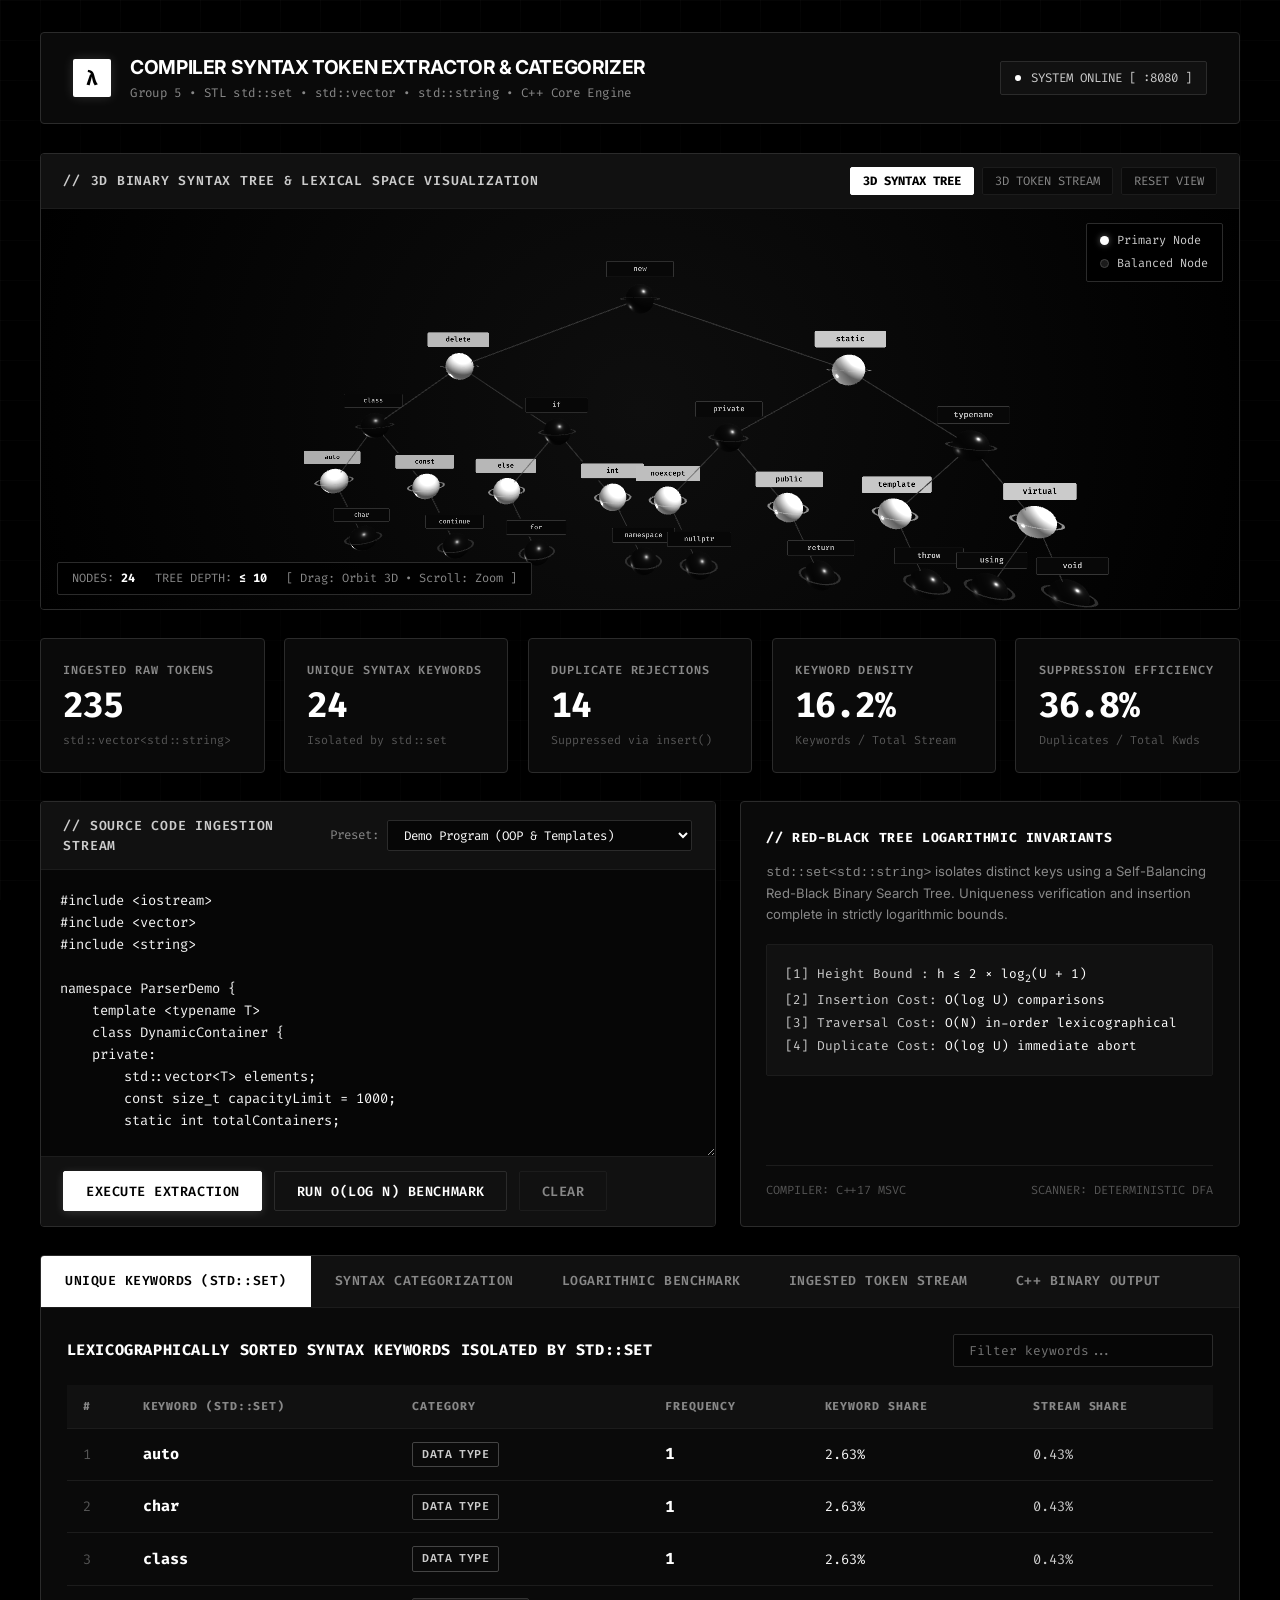
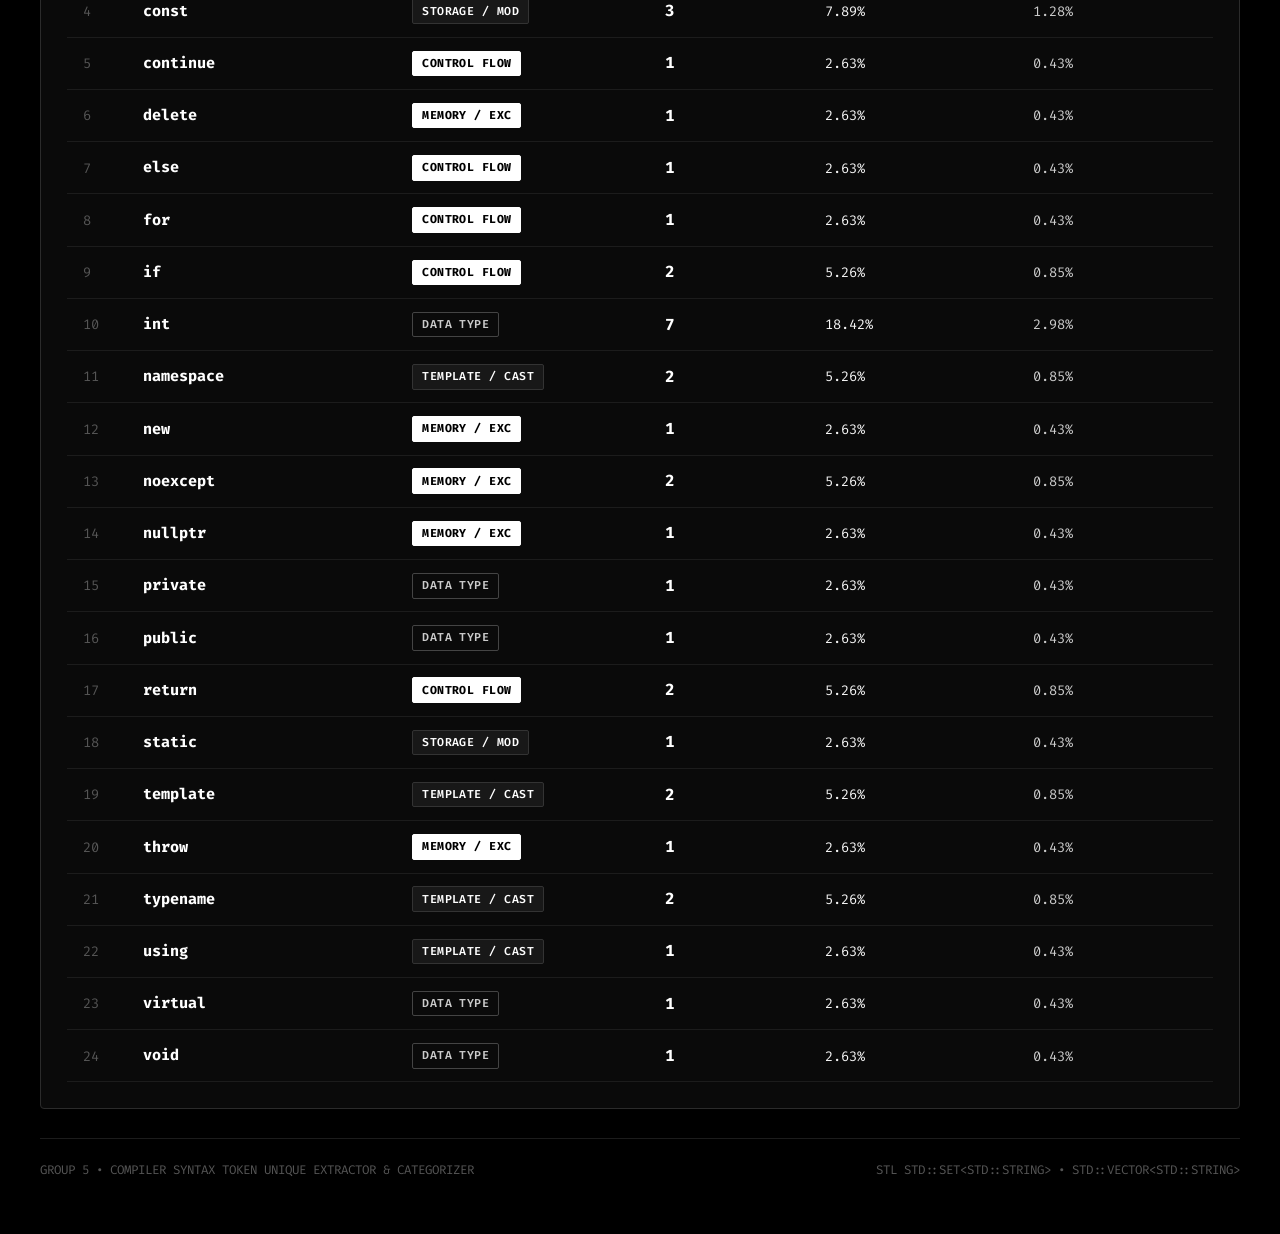
==== index.html @ e0a98b5f "fix: place index.html and static assets at repository root for native Vercel deployment" ====
<!DOCTYPE html>
<html lang="en">
<head>
    <meta charset="UTF-8">
    <meta name="viewport" content="width=device-width, initial-scale=1.0">
    <title>Compiler Syntax Token Extractor &amp; Categorizer - Group 5</title>
    <link rel="stylesheet" href="style.css">
    <link rel="preconnect" href="https://fonts.googleapis.com">
    <link href="https://fonts.googleapis.com/css2?family=Fira+Code:wght@400;500;600;700&family=Inter:wght@400;500;600;700&display=swap" rel="stylesheet">
</head>
<body>
    <div class="mono-app">
        <header class="mono-header">
            <div class="mono-brand">
                <div class="mono-logo">&lambda;</div>
                <div class="mono-title-group">
                    <h1>Compiler Syntax Token Extractor &amp; Categorizer</h1>
                    <div class="sub">Group 5 &bull; STL std::set &bull; std::vector &bull; std::string &bull; C++ Core Engine</div>
                </div>
            </div>
            <div class="mono-system-status">
                <span class="mono-blink-dot"></span>
                <span>SYSTEM ONLINE [ :8080 ]</span>
            </div>
        </header>

        <section class="mono-viewport-card">
            <div class="mono-viewport-bar">
                <div class="mono-viewport-title">
                    <span>//</span>
                    <span>3D Binary Syntax Tree &amp; Lexical Space Visualization</span>
                </div>
                <div class="mono-viewport-actions">
                    <button class="mono-btn-v active" id="btnModeTree" onclick="setVisualizerMode('tree')">3D Syntax Tree</button>
                    <button class="mono-btn-v" id="btnModeVortex" onclick="setVisualizerMode('vortex')">3D Token Stream</button>
                    <button class="mono-btn-v" onclick="reset3DCamera()">Reset View</button>
                </div>
            </div>
            <div class="mono-canvas-box" id="canvasContainer">
                <canvas id="treeCanvas"></canvas>
                <div class="mono-canvas-hud">
                    <span>NODES: <strong id="hudNodeCount" style="color:var(--text-white)">0</strong></span>
                    <span>TREE DEPTH: <strong id="hudTreeDepth" style="color:var(--text-white)">0</strong></span>
                    <span>[ Drag: Orbit 3D &bull; Scroll: Zoom ]</span>
                </div>
                <div class="mono-canvas-legend">
                    <div class="mono-legend-row"><span class="mono-legend-node node-white"></span><span>Primary Node</span></div>
                    <div class="mono-legend-row"><span class="mono-legend-node node-black"></span><span>Balanced Node</span></div>
                </div>
            </div>
        </section>

        <section class="mono-stats-grid">
            <div class="mono-stat-box">
                <div class="mono-stat-label">Ingested Raw Tokens</div>
                <div class="mono-stat-val" id="cardTokens">0</div>
                <div class="mono-stat-meta">std::vector&lt;std::string&gt;</div>
            </div>
            <div class="mono-stat-box">
                <div class="mono-stat-label">Unique Syntax Keywords</div>
                <div class="mono-stat-val" id="cardUniqueKw">0</div>
                <div class="mono-stat-meta">Isolated by std::set</div>
            </div>
            <div class="mono-stat-box">
                <div class="mono-stat-label">Duplicate Rejections</div>
                <div class="mono-stat-val" id="cardDuplicates">0</div>
                <div class="mono-stat-meta">Suppressed via insert()</div>
            </div>
            <div class="mono-stat-box">
                <div class="mono-stat-label">Keyword Density</div>
                <div class="mono-stat-val" id="cardDensity">0.0%</div>
                <div class="mono-stat-meta">Keywords / Total Stream</div>
            </div>
            <div class="mono-stat-box">
                <div class="mono-stat-label">Suppression Efficiency</div>
                <div class="mono-stat-val" id="cardSuppression">0.0%</div>
                <div class="mono-stat-meta">Duplicates / Total Kwds</div>
            </div>
        </section>

        <section class="mono-workbench">
            <div class="mono-box">
                <div class="mono-bar">
                    <div class="mono-bar-title">// Source Code Ingestion Stream</div>
                    <div class="mono-preset-selector">
                        <label for="sampleSelect">Preset:</label>
                        <select id="sampleSelect" onchange="loadPresetSample()">
                            <option value="demo">Demo Program (OOP &amp; Templates)</option>
                            <option value="1">Sample 1: Math &amp; Primes</option>
                            <option value="2">Sample 2: Exceptions &amp; RAII</option>
                            <option value="3">Sample 3: Keyword Stress &amp; Duplicates</option>
                        </select>
                    </div>
                </div>
                <div class="mono-editor-area">
                    <textarea id="codeEditor" spellcheck="false" placeholder="Enter or paste C++ source code to analyze..."></textarea>
                </div>
                <div class="mono-actions">
                    <button class="mono-btn btn-white" id="btnAnalyze" onclick="analyzeCode()">
                        Execute Extraction
                    </button>
                    <button class="mono-btn btn-black" id="btnBenchmark" onclick="runBenchmarkSuite()">
                        Run O(log N) Benchmark
                    </button>
                    <button class="mono-btn btn-ghost-mono" onclick="clearCode()">
                        Clear
                    </button>
                </div>
            </div>

            <div class="mono-box" style="padding: 1.6rem; display: flex; flex-direction: column; justify-content: space-between;">
                <div>
                    <div style="font-family: var(--font-mono); font-size: 0.82rem; font-weight: 700; text-transform: uppercase; letter-spacing: 0.05em; color: var(--text-white); margin-bottom: 0.8rem;">
                        // Red-Black Tree Logarithmic Invariants
                    </div>
                    <p style="font-size: 0.82rem; color: var(--text-muted); line-height: 1.6; margin-bottom: 1.2rem;">
                        <code>std::set&lt;std::string&gt;</code> isolates distinct keys using a Self-Balancing Red-Black Binary Search Tree. Uniqueness verification and insertion complete in strictly logarithmic bounds.
                    </p>
                    <div style="background: var(--black-panel); border: 1px solid var(--border-dim); padding: 1.1rem; border-radius: var(--radius-xs); font-family: var(--font-mono); font-size: 0.8rem; color: var(--text-silver); line-height: 1.8;">
                        <div>[1] Height Bound  : <span style="color:var(--text-white)">h &le; 2 &times; log<sub>2</sub>(U + 1)</span></div>
                        <div>[2] Insertion Cost: <span style="color:var(--text-white)">O(log U) comparisons</span></div>
                        <div>[3] Traversal Cost: <span style="color:var(--text-white)">O(N) in-order lexicographical</span></div>
                        <div>[4] Duplicate Cost: <span style="color:var(--text-white)">O(log U) immediate abort</span></div>
                    </div>
                </div>
                <div style="margin-top: 1.2rem; padding-top: 1rem; border-top: 1px solid var(--border-dim); font-size: 0.74rem; font-family: var(--font-mono); color: var(--text-dim); display: flex; justify-content: space-between;">
                    <span>COMPILER: C++17 MSVC</span>
                    <span>SCANNER: DETERMINISTIC DFA</span>
                </div>
            </div>
        </section>

        <section class="mono-data-panel">
            <nav class="mono-tab-nav">
                <button class="mono-tab-item active" onclick="switchTab('keywords')">Unique Keywords (std::set)</button>
                <button class="mono-tab-item" onclick="switchTab('categories')">Syntax Categorization</button>
                <button class="mono-tab-item" onclick="switchTab('benchmarks')">Logarithmic Benchmark</button>
                <button class="mono-tab-item" onclick="switchTab('tokens')">Ingested Token Stream</button>
                <button class="mono-tab-item" onclick="switchTab('terminal')">C++ Binary Output</button>
            </nav>

            <div id="tab-keywords" class="mono-tab-pane active">
                <div class="mono-table-bar">
                    <h3>Lexicographically Sorted Syntax Keywords Isolated by std::set</h3>
                    <input type="text" id="kwSearchInput" class="mono-filter-input" placeholder="Filter keywords..." oninput="filterKeywordTable()">
                </div>
                <div class="mono-scroller">
                    <table>
                        <thead>
                            <tr>
                                <th style="width: 60px;">#</th>
                                <th>Keyword (std::set)</th>
                                <th>Category</th>
                                <th>Frequency</th>
                                <th>Keyword Share</th>
                                <th>Stream Share</th>
                            </tr>
                        </thead>
                        <tbody id="keywordTableBody">
                            <tr><td colspan="6" class="mono-empty-state">No source code analyzed yet. Click "Execute Extraction" above.</td></tr>
                        </tbody>
                    </table>
                </div>
            </div>

            <div id="tab-categories" class="mono-tab-pane">
                <div style="display: grid; grid-template-columns: 1fr 1fr; gap: 1.5rem;">
                    <div>
                        <div class="mono-table-bar">
                            <h3>Overall Syntax Token Breakdown</h3>
                        </div>
                        <div class="mono-scroller">
                            <table>
                                <thead>
                                    <tr>
                                        <th>Category</th>
                                        <th>Total Count</th>
                                        <th>Distinct Items</th>
                                        <th>Stream Share</th>
                                    </tr>
                                </thead>
                                <tbody id="categoryTableBody">
                                    <tr><td colspan="4" class="mono-empty-state">Awaiting analysis.</td></tr>
                                </tbody>
                            </table>
                        </div>
                    </div>
                    <div>
                        <div class="mono-table-bar">
                            <h3>Keyword Sub-Taxonomy Breakdown</h3>
                        </div>
                        <div class="mono-scroller">
                            <table>
                                <thead>
                                    <tr>
                                        <th>Subgroup</th>
                                        <th>Total Count</th>
                                        <th>Distinct (std::set)</th>
                                        <th>Share</th>
                                    </tr>
                                </thead>
                                <tbody id="kwSubgroupTableBody">
                                    <tr><td colspan="4" class="mono-empty-state">Awaiting analysis.</td></tr>
                                </tbody>
                            </table>
                        </div>
                    </div>
                </div>
            </div>

            <div id="tab-benchmarks" class="mono-tab-pane">
                <div class="mono-table-bar">
                    <h3>Empirical Complexity Evaluation: std::set vs Vector Linear Search</h3>
                    <button class="mono-btn btn-white" style="padding:0.35rem 0.85rem; font-size:0.75rem;" onclick="runBenchmarkSuite()">Re-run Benchmarks</button>
                </div>
                <div class="mono-scroller">
                    <table>
                        <thead>
                            <tr>
                                <th>Tokens (N)</th>
                                <th>Unique (U)</th>
                                <th>RB Max Depth &le;</th>
                                <th>Vector O(N&sup2;) Time</th>
                                <th>std::set O(N log U) Time</th>
                                <th>Hash O(N) Time</th>
                                <th>Speedup Factor</th>
                            </tr>
                        </thead>
                        <tbody id="benchmarkTableBody">
                            <tr><td colspan="7" class="mono-empty-state">Click "Run O(log N) Benchmark" to trigger performance tests.</td></tr>
                        </tbody>
                    </table>
                </div>
            </div>

            <div id="tab-tokens" class="mono-tab-pane">
                <div class="mono-table-bar">
                    <h3>Raw Ingested Tokens Sequence (std::vector&lt;std::string&gt;)</h3>
                    <span id="tokenStreamCount" class="mono-badge badge-solid-white">0 Tokens</span>
                </div>
                <div class="mono-token-stream" id="tokenCloud">
                    <span class="mono-empty-state">Tokens will be streamed here upon analysis.</span>
                </div>
            </div>

            <div id="tab-terminal" class="mono-tab-pane">
                <div class="mono-table-bar">
                    <h3>Native C++ Executable Terminal Log</h3>
                </div>
                <pre class="mono-terminal-box" id="terminalOutput">Click "Execute Extraction" to view native C++ console output...</pre>
            </div>
        </section>

        <footer class="mono-footer">
            <div>Group 5 &bull; Compiler Syntax Token Unique Extractor &amp; Categorizer</div>
            <div>STL std::set&lt;std::string&gt; &bull; std::vector&lt;std::string&gt;</div>
        </footer>
    </div>

    <script src="three.min.js"></script>
    <script src="app.js"></script>
</body>
</html>
---- style.css ----
:root {
    --black-pure: #000000;
    --black-void: #050505;
    --black-surface: #0a0a0a;
    --black-panel: #111111;
    --black-panel-hover: #181818;
    --black-input: #060606;
    
    --border-dim: #1c1c1c;
    --border-medium: #2b2b2b;
    --border-bright: #444444;
    --border-white: #ffffff;
    
    --text-white: #ffffff;
    --text-pure: #f5f5f5;
    --text-silver: #cccccc;
    --text-muted: #888888;
    --text-dim: #555555;
    --text-faint: #333333;
    
    --font-ui: 'Inter', -apple-system, BlinkMacSystemFont, 'Segoe UI', Helvetica, Arial, sans-serif;
    --font-mono: 'Fira Code', 'JetBrains Mono', Consolas, monospace;
    
    --radius-none: 0px;
    --radius-xs: 2px;
    --radius-sm: 4px;
    --radius-md: 6px;
    --transition: 0.16s ease-in-out;
}

* {
    box-sizing: border-box;
    margin: 0;
    padding: 0;
}

body {
    background-color: var(--black-pure);
    color: var(--text-pure);
    font-family: var(--font-ui);
    line-height: 1.5;
    min-height: 100vh;
    padding: 2rem 2.5rem;
    overflow-x: hidden;
    background-image: 
        linear-gradient(rgba(255, 255, 255, 0.02) 1px, transparent 1px),
        linear-gradient(90deg, rgba(255, 255, 255, 0.02) 1px, transparent 1px);
    background-size: 40px 40px;
    background-attachment: fixed;
    -webkit-font-smoothing: antialiased;
}

.mono-app {
    max-width: 1440px;
    margin: 0 auto;
    display: flex;
    flex-direction: column;
    gap: 1.8rem;
}

.mono-header {
    display: flex;
    justify-content: space-between;
    align-items: center;
    background: var(--black-surface);
    border: 1px solid var(--border-medium);
    padding: 1.25rem 2rem;
    border-radius: var(--radius-sm);
    box-shadow: 0 4px 20px rgba(0, 0, 0, 0.9);
}

.mono-brand {
    display: flex;
    align-items: center;
    gap: 1.2rem;
}

.mono-logo {
    width: 38px;
    height: 38px;
    background: var(--white-white, #ffffff);
    color: var(--black-pure);
    display: flex;
    align-items: center;
    justify-content: center;
    font-family: var(--font-mono);
    font-weight: 800;
    font-size: 1.25rem;
    border-radius: var(--radius-xs);
    box-shadow: 0 0 12px rgba(255, 255, 255, 0.15);
}

.mono-title-group h1 {
    font-size: 1.2rem;
    font-weight: 700;
    color: var(--text-white);
    letter-spacing: -0.02em;
    text-transform: uppercase;
}

.mono-title-group .sub {
    font-size: 0.78rem;
    color: var(--text-muted);
    font-family: var(--font-mono);
    letter-spacing: 0.03em;
    margin-top: 0.15rem;
}

.mono-system-status {
    display: flex;
    align-items: center;
    gap: 0.6rem;
    background: var(--black-panel);
    border: 1px solid var(--border-medium);
    padding: 0.4rem 0.9rem;
    border-radius: var(--radius-xs);
    font-family: var(--font-mono);
    font-size: 0.78rem;
    color: var(--text-silver);
}

.mono-blink-dot {
    width: 6px;
    height: 6px;
    background: var(--text-white);
    border-radius: 50%;
    animation: monoPulse 2.4s infinite ease-in-out;
}

@keyframes monoPulse {
    0%, 100% { opacity: 0.3; transform: scale(0.85); }
    50% { opacity: 1; transform: scale(1.15); }
}

.mono-viewport-card {
    background: var(--black-surface);
    border: 1px solid var(--border-medium);
    border-radius: var(--radius-sm);
    overflow: hidden;
    display: flex;
    flex-direction: column;
    position: relative;
    box-shadow: 0 10px 30px rgba(0, 0, 0, 0.8);
    transition: border-color var(--transition);
}

.mono-viewport-card:hover {
    border-color: var(--border-bright);
}

.mono-viewport-bar {
    display: flex;
    justify-content: space-between;
    align-items: center;
    padding: 0.8rem 1.4rem;
    background: var(--black-panel);
    border-bottom: 1px solid var(--border-dim);
}

.mono-viewport-title {
    font-size: 0.82rem;
    font-weight: 600;
    font-family: var(--font-mono);
    text-transform: uppercase;
    letter-spacing: 0.06em;
    color: var(--text-silver);
    display: flex;
    align-items: center;
    gap: 0.6rem;
}

.mono-viewport-actions {
    display: flex;
    align-items: center;
    gap: 0.5rem;
}

.mono-btn-v {
    background: var(--black-surface);
    border: 1px solid var(--border-dim);
    color: var(--text-muted);
    padding: 0.32rem 0.75rem;
    border-radius: var(--radius-xs);
    font-size: 0.76rem;
    font-family: var(--font-mono);
    text-transform: uppercase;
    cursor: pointer;
    transition: all var(--transition);
}

.mono-btn-v:hover {
    color: var(--text-white);
    border-color: var(--border-bright);
    background: var(--black-panel-hover);
}

.mono-btn-v.active {
    color: var(--black-pure);
    background: var(--text-white);
    border-color: var(--text-white);
    font-weight: 700;
}

.mono-canvas-box {
    height: 400px;
    width: 100%;
    position: relative;
    background: radial-gradient(circle at center, #0e0e0e 0%, #000000 100%);
    cursor: grab;
}

.mono-canvas-box:active {
    cursor: grabbing;
}

#treeCanvas {
    width: 100% !important;
    height: 100% !important;
    display: block;
}

.mono-canvas-hud {
    position: absolute;
    bottom: 14px;
    left: 16px;
    display: flex;
    gap: 1.2rem;
    background: rgba(0, 0, 0, 0.85);
    border: 1px solid var(--border-medium);
    padding: 0.4rem 0.9rem;
    border-radius: var(--radius-xs);
    font-family: var(--font-mono);
    font-size: 0.75rem;
    color: var(--text-muted);
    pointer-events: none;
}

.mono-canvas-legend {
    position: absolute;
    top: 14px;
    right: 16px;
    background: rgba(0, 0, 0, 0.85);
    border: 1px solid var(--border-medium);
    padding: 0.5rem 0.85rem;
    border-radius: var(--radius-xs);
    font-family: var(--font-mono);
    font-size: 0.74rem;
    display: flex;
    flex-direction: column;
    gap: 0.35rem;
    pointer-events: none;
}

.mono-legend-row {
    display: flex;
    align-items: center;
    gap: 0.5rem;
    color: var(--text-silver);
}

.mono-legend-node {
    width: 9px;
    height: 9px;
    border-radius: 50%;
}

.node-white {
    background: var(--text-white);
    box-shadow: 0 0 6px rgba(255, 255, 255, 0.4);
}

.node-black {
    background: #1a1a1a;
    border: 1px solid #444444;
}

.mono-stats-grid {
    display: grid;
    grid-template-columns: repeat(auto-fit, minmax(210px, 1fr));
    gap: 1.2rem;
}

.mono-stat-box {
    background: var(--black-surface);
    border: 1px solid var(--border-medium);
    border-radius: var(--radius-sm);
    padding: 1.4rem;
    display: flex;
    flex-direction: column;
    position: relative;
    box-shadow: 0 4px 15px rgba(0, 0, 0, 0.5);
    transition: border-color var(--transition), transform var(--transition);
}

.mono-stat-box:hover {
    border-color: var(--border-white);
    transform: translateY(-2px);
}

.mono-stat-label {
    font-size: 0.74rem;
    font-weight: 600;
    text-transform: uppercase;
    letter-spacing: 0.08em;
    font-family: var(--font-mono);
    color: var(--text-muted);
    margin-bottom: 0.4rem;
}

.mono-stat-val {
    font-size: 2.2rem;
    font-weight: 700;
    font-family: var(--font-mono);
    color: var(--text-white);
    letter-spacing: -0.03em;
    line-height: 1.1;
}

.mono-stat-meta {
    font-size: 0.73rem;
    color: var(--text-dim);
    font-family: var(--font-mono);
    margin-top: 0.45rem;
}

.mono-workbench {
    display: grid;
    grid-template-columns: 1.35fr 1fr;
    gap: 1.5rem;
}

@media (max-width: 1024px) {
    .mono-workbench {
        grid-template-columns: 1fr;
    }
}

.mono-box {
    background: var(--black-surface);
    border: 1px solid var(--border-medium);
    border-radius: var(--radius-sm);
    display: flex;
    flex-direction: column;
    overflow: hidden;
    box-shadow: 0 6px 20px rgba(0, 0, 0, 0.5);
}

.mono-bar {
    display: flex;
    justify-content: space-between;
    align-items: center;
    padding: 0.85rem 1.4rem;
    background: var(--black-panel);
    border-bottom: 1px solid var(--border-dim);
}

.mono-bar-title {
    font-size: 0.82rem;
    font-weight: 600;
    font-family: var(--font-mono);
    text-transform: uppercase;
    letter-spacing: 0.06em;
    color: var(--text-silver);
}

.mono-preset-selector {
    display: flex;
    align-items: center;
    gap: 0.5rem;
    font-size: 0.78rem;
    font-family: var(--font-mono);
    color: var(--text-muted);
}

.mono-preset-selector select {
    background: var(--black-input);
    color: var(--text-white);
    border: 1px solid var(--border-medium);
    padding: 0.35rem 0.75rem;
    border-radius: var(--radius-xs);
    font-size: 0.78rem;
    font-family: var(--font-mono);
    outline: none;
    cursor: pointer;
    transition: border-color var(--transition);
}

.mono-preset-selector select:focus {
    border-color: var(--border-white);
}

.mono-editor-area {
    flex: 1;
    min-height: 280px;
    background: var(--black-input);
}

#codeEditor {
    width: 100%;
    height: 100%;
    min-height: 280px;
    background: transparent;
    color: var(--text-pure);
    font-family: var(--font-mono);
    font-size: 0.86rem;
    line-height: 1.6;
    padding: 1.2rem;
    border: none;
    outline: none;
    resize: vertical;
    tab-size: 4;
}

.mono-actions {
    display: flex;
    gap: 0.75rem;
    padding: 0.9rem 1.4rem;
    background: var(--black-panel);
    border-top: 1px solid var(--border-dim);
}

.mono-btn {
    display: inline-flex;
    align-items: center;
    justify-content: center;
    gap: 0.5rem;
    padding: 0.65rem 1.35rem;
    font-size: 0.84rem;
    font-weight: 600;
    font-family: var(--font-mono);
    text-transform: uppercase;
    letter-spacing: 0.04em;
    border-radius: var(--radius-xs);
    cursor: pointer;
    border: 1px solid transparent;
    transition: all var(--transition);
}

.btn-white {
    background: var(--text-white);
    color: var(--black-pure);
    border-color: var(--text-white);
    box-shadow: 0 2px 10px rgba(255, 255, 255, 0.15);
}

.btn-white:hover {
    background: #e5e5e5;
    border-color: #e5e5e5;
    transform: translateY(-1px);
}

.btn-white:active {
    transform: translateY(1px);
}

.btn-black {
    background: var(--black-panel);
    color: var(--text-white);
    border-color: var(--border-medium);
}

.btn-black:hover {
    background: var(--black-panel-hover);
    border-color: var(--border-white);
    transform: translateY(-1px);
}

.btn-ghost-mono {
    background: transparent;
    color: var(--text-muted);
    border-color: var(--border-dim);
}

.btn-ghost-mono:hover {
    color: var(--text-white);
    border-color: var(--border-medium);
}

.mono-data-panel {
    background: var(--black-surface);
    border: 1px solid var(--border-medium);
    border-radius: var(--radius-sm);
    overflow: hidden;
    box-shadow: 0 6px 20px rgba(0, 0, 0, 0.6);
}

.mono-tab-nav {
    display: flex;
    background: var(--black-panel);
    border-bottom: 1px solid var(--border-dim);
    overflow-x: auto;
}

.mono-tab-item {
    background: transparent;
    border: none;
    color: var(--text-muted);
    padding: 1rem 1.5rem;
    font-size: 0.82rem;
    font-weight: 600;
    font-family: var(--font-mono);
    text-transform: uppercase;
    letter-spacing: 0.04em;
    cursor: pointer;
    border-bottom: 2px solid transparent;
    white-space: nowrap;
    transition: all var(--transition);
}

.mono-tab-item:hover {
    color: var(--text-white);
    background: rgba(255, 255, 255, 0.02);
}

.mono-tab-item.active {
    color: var(--black-pure);
    background: var(--text-white);
    border-bottom-color: var(--text-white);
}

.mono-tab-pane {
    display: none;
    padding: 1.6rem;
}

.mono-tab-pane.active {
    display: block;
}

.mono-table-bar {
    display: flex;
    justify-content: space-between;
    align-items: center;
    margin-bottom: 1.1rem;
    gap: 1rem;
    flex-wrap: wrap;
}

.mono-table-bar h3 {
    font-size: 0.95rem;
    font-weight: 700;
    color: var(--text-white);
    font-family: var(--font-mono);
    text-transform: uppercase;
    letter-spacing: 0.04em;
}

.mono-filter-input {
    background: var(--black-input);
    border: 1px solid var(--border-medium);
    color: var(--text-white);
    padding: 0.45rem 0.9rem;
    border-radius: var(--radius-xs);
    font-size: 0.8rem;
    font-family: var(--font-mono);
    width: 260px;
    outline: none;
    transition: border-color var(--transition);
}

.mono-filter-input:focus {
    border-color: var(--border-white);
}

.mono-scroller {
    overflow-x: auto;
}

table {
    width: 100%;
    border-collapse: collapse;
    font-size: 0.86rem;
}

th, td {
    padding: 0.8rem 1rem;
    text-align: left;
    border-bottom: 1px solid var(--border-dim);
}

th {
    background: var(--black-panel);
    color: var(--text-muted);
    font-size: 0.72rem;
    font-weight: 700;
    text-transform: uppercase;
    letter-spacing: 0.08em;
    font-family: var(--font-mono);
}

tr:hover td {
    background: rgba(255, 255, 255, 0.02);
}

.mono-badge {
    display: inline-block;
    padding: 0.2rem 0.55rem;
    border-radius: var(--radius-xs);
    font-size: 0.72rem;
    font-family: var(--font-mono);
    font-weight: 600;
    text-transform: uppercase;
    letter-spacing: 0.04em;
}

.badge-outline {
    background: transparent;
    color: var(--text-silver);
    border: 1px solid var(--border-bright);
}

.badge-solid-dark {
    background: #181818;
    color: var(--text-white);
    border: 1px solid #333333;
}

.badge-solid-white {
    background: var(--text-white);
    color: var(--black-pure);
    border: 1px solid var(--text-white);
    font-weight: 700;
}

.mono-token-stream {
    display: flex;
    flex-wrap: wrap;
    gap: 0.45rem;
    max-height: 440px;
    overflow-y: auto;
    padding: 1.2rem;
    background: var(--black-input);
    border: 1px solid var(--border-dim);
    border-radius: var(--radius-xs);
}

.mono-token-chip {
    display: inline-flex;
    align-items: center;
    gap: 0.35rem;
    padding: 0.28rem 0.58rem;
    background: var(--black-panel);
    border: 1px solid var(--border-dim);
    border-radius: var(--radius-xs);
    font-family: var(--font-mono);
    font-size: 0.8rem;
    color: var(--text-silver);
    transition: all var(--transition);
}

.mono-token-chip:hover {
    border-color: var(--border-white);
    color: var(--text-white);
    transform: translateY(-1px);
}

.mono-token-chip .chip-idx {
    font-size: 0.65rem;
    color: var(--text-dim);
}

.mono-token-chip.is-kw {
    background: #ffffff;
    color: #000000;
    border-color: #ffffff;
    font-weight: 700;
}

.mono-token-chip.is-kw .chip-idx {
    color: #555555;
}

.mono-terminal-box {
    background: var(--black-input);
    border: 1px solid var(--border-dim);
    border-radius: var(--radius-xs);
    padding: 1.2rem;
    font-family: var(--font-mono);
    font-size: 0.8rem;
    color: var(--text-silver);
    max-height: 440px;
    overflow-y: auto;
    white-space: pre-wrap;
    line-height: 1.5;
}

.mono-empty-state {
    text-align: center;
    color: var(--text-dim);
    padding: 2.5rem !important;
    font-family: var(--font-mono);
    font-size: 0.8rem;
}

.mono-footer {
    display: flex;
    justify-content: space-between;
    align-items: center;
    padding: 1.4rem 0;
    border-top: 1px solid var(--border-dim);
    color: var(--text-dim);
    font-size: 0.78rem;
    font-family: var(--font-mono);
    text-transform: uppercase;
}
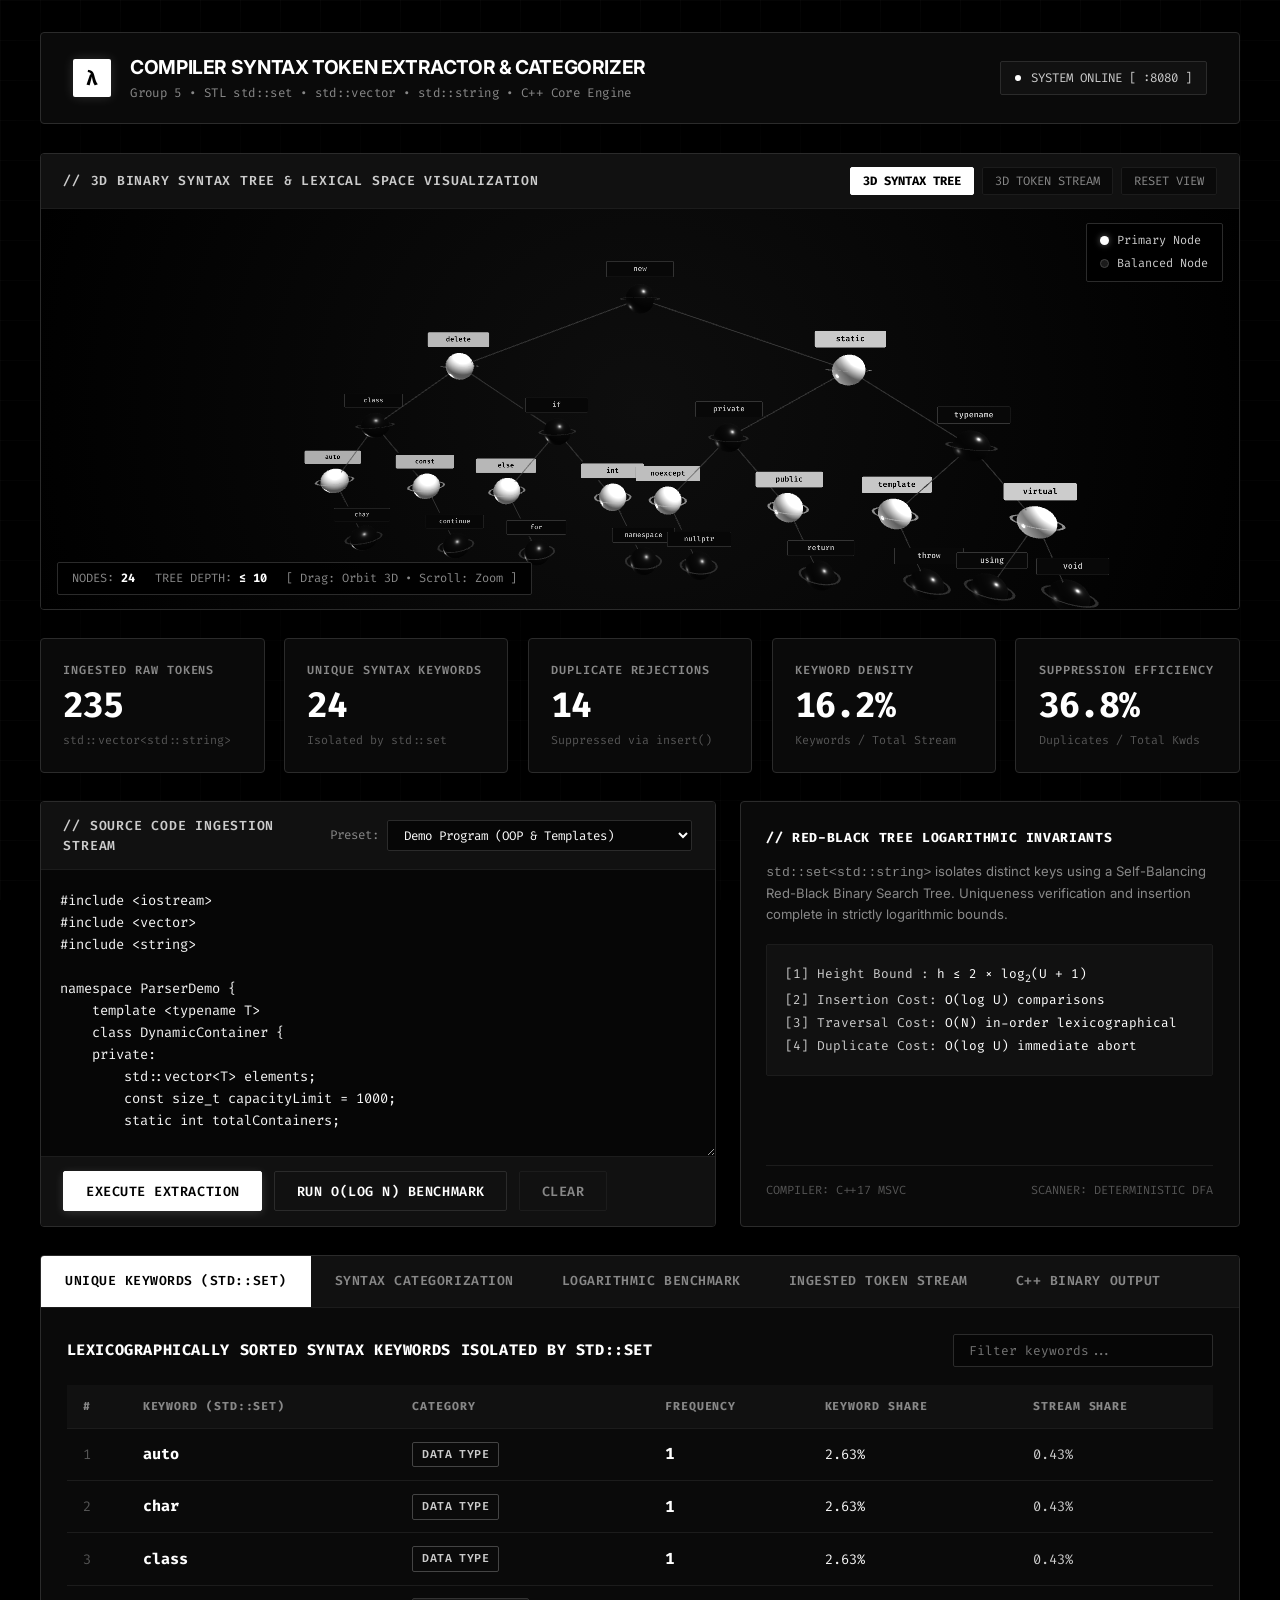
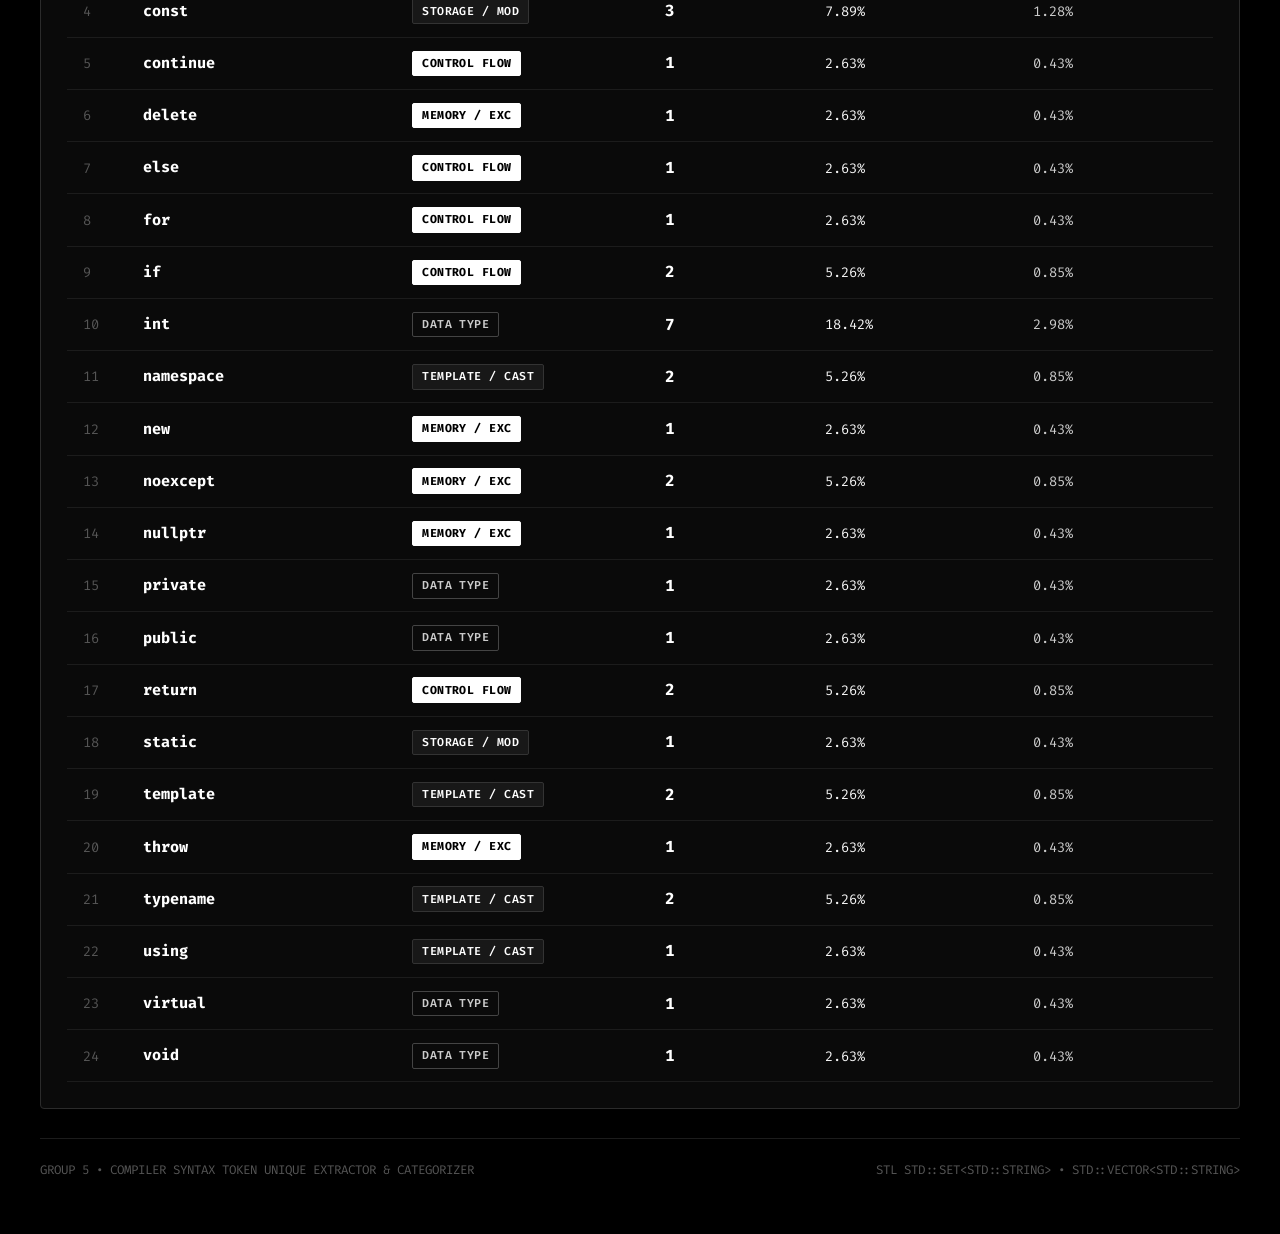
==== commit 7b98eae1: "fix: bypass localhost API calls on cloud deployment and add SVG favicon to eliminate 404 console err" ====
--- a/index.html
+++ b/index.html
@@ -7,6 +7,7 @@
     <link rel="stylesheet" href="style.css">
     <link rel="preconnect" href="https://fonts.googleapis.com">
     <link href="https://fonts.googleapis.com/css2?family=Fira+Code:wght@400;500;600;700&family=Inter:wght@400;500;600;700&display=swap" rel="stylesheet">
+    <link rel="icon" href="data:image/svg+xml,<svg xmlns='http://www.w3.org/2000/svg' viewBox='0 0 100 100'><text y='.9em' font-size='90' fill='white'>&lambda;</text></svg>">
 </head>
 <body>
     <div class="mono-app">
